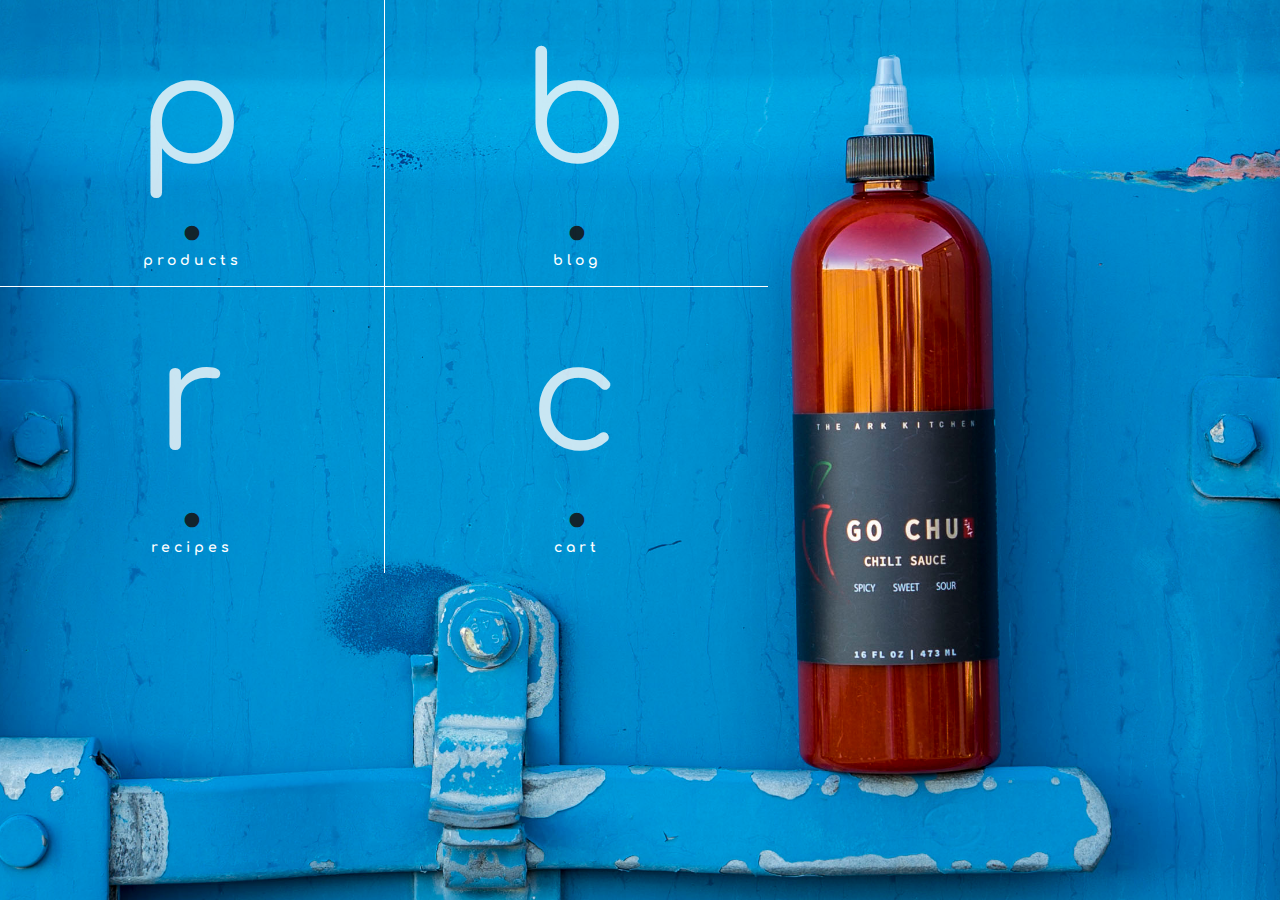
==== index.html @ cd7cfe64 "initial commit" ====
<!DOCTYPE html>
<html>
  <head>
    <!--Import Google Icon Font-->
    <link href="https://fonts.googleapis.com/icon?family=Material+Icons" type="text/css" rel="stylesheet">
    <link href="./resources/fontawesome/fontawesome-all.min.css" type="text/css" rel="stylesheet">
    <link href="./resources/materialize/css/materialize.min.css" type="text/css" rel="stylesheet">
    <link href="./resources/stylesheets/style.css" type="text/css" rel="stylesheet">
    <link href="./resources/stylesheets/header.css" type="text/css" rel="stylesheet">
    <link href="./resources/stylesheets/homepage.css" type="text/css" rel="stylesheet">
    <link href="./resources/stylesheets/privacy.css" type="text/css" rel="stylesheet">
    <link href="./resources/stylesheets/login.css" type="text/css" rel="stylesheet">
    <link href="./resources/stylesheets/cart.css" type="text/css" rel="stylesheet">
    <link href="./resources/stylesheets/product.css" type="text/css" rel="stylesheet">
    <link href="./resources/stylesheets/footer.css" type="text/css" rel="stylesheet">
    <!--Let browser know website is optimized for mobile-->
    <meta name="viewport" content="width=device-width, initial-scale=1.0"/>
  </head>
    <body id="homepage">
        <div class="letters">
            <div class="row" id="bookmarks">
                <div class="col s6 center">
                    <a class="linkColor" href="/products" hover="hover">
                        <h1 class="letterFont">p</h1><i class="material-icons icon-white">fiber_manual_record</i>
                        <div class="navFont">products</div>
                    </a>
                    <p></p>
                </div>
                <div class="col s6 center" style="border-left: 1px solid white;">
                    <a class="linkColor" href="/blog" hover="hover">
                        <h1 class="letterFont">b</h1><i class="material-icons icon-white">fiber_manual_record</i>
                        <div class="navFont">blog</div>
                    </a>
                    <p></p>
                </div>
            </div>
            <div class="row" id="bookmarks">
                <div class="col s6 center" style="border-top: 1px solid white;">
                    <a class="linkColor" href="/recipes" hover="hover">
                        <h1 class="letterFont">r</h1><i class="material-icons icon-white">fiber_manual_record</i>
                        <div class="navFont">recipes</div>
                    </a>
                    <p></p>
                </div>
                <div class="col s6 center" style="border-left: 1px solid white;border-top: 1px solid white;">
                    <a class="linkColor" href="/cart" hover="hover">
                        <h1 class="letterFont">c</h1><i class="material-icons icon-white">fiber_manual_record</i>
                        <div class="navFont">cart</div>
                    </a>
                    <p></p>
                </div>
            </div>
        </div>
        <script type="text/javascript" src="https://code.jquery.com/jquery-3.2.1.min.js"></script>
        <script type="text/javascript" src="https://checkout.stripe.com/checkout.js"></script>
        <script type="text/javascript" src="/materialize/js/materialize.min.js"></script>
    </body>
</html>
---- resources/stylesheets/style.css ----
@import url('https://fonts.googleapis.com/css?family=Source+Code+Pro');
@import url('https://fonts.googleapis.com/css?family=Montserrat');
@import url('https://fonts.googleapis.com/css?family=Comfortaa');

body {
  /* background-color: rgba(171, 184, 190, 0.899); */
  /* background-color: #6fa9d2; */
  /* background: radial-gradient(circle, #9A9A9A, #B5B5B5, #D1D1D1, #D7D7D7); */
  /* background: radial-gradient(circle, #D7D7D7, #D1D1D1, #B5B5B5, #9A9A9A); */
  background-size: cover;
  background-position: 50%;
  display: flex;
  min-height: 100vh;
  flex-direction: column
}
 main {
  flex: 1 0 auto;
  padding: 30px
}

.gc-logo {
  width: 6em;
}

.gc-logo-2 {
  width: 10em;
  padding-top: 2em
}

#bookmarks{
  margin: 0;
  padding: 0;
}

.letterFont{
  color: #fafafacd;
  font-size: 150px;
  font-family: Comfortaa;
  letter-spacing: 4px;
  font-weight: regular
}

/* use a:active --> mouse hovers, action happens*/
a:hover.linkColor i{
  /* background-color: rgba(206, 46, 38, 0.577) */
  background-color:#a8a8a898
  /* background-color: rgba(0, 0, 255, 0.563); */
}

i.icon-white{
  /* color: rgba(255, 255, 255, 0.673); */
  color: #151515e2;
  font-size: 22px
}

.navFont{
  /* color:  rgba(206, 46, 38, 0.728); */
  color: white;
  font-size: 14px;
  font-family: Comfortaa;
  letter-spacing: 4px;
  font-weight: bolder
}

input:not([type]), input[type=text]:not(.browser-default), input[type=password]:not(.browser-default), input[type=email]:not(.browser-default), input[type=url]:not(.browser-default), input[type=time]:not(.browser-default), input[type=date]:not(.browser-default), input[type=datetime]:not(.browser-default), input[type=datetime-local]:not(.browser-default), input[type=tel]:not(.browser-default), input[type=number]:not(.browser-default), input[type=search]:not(.browser-default), textarea.materialize-textarea{
  border-bottom: 1px solid lightgrey;
}


.dropdown-content li > a, .dropdown-content li > span {
  color: #333333;
}

.input-field input[type=text]:focus {
  border-bottom: 1px solid purple;
  box-shadow: 0 1px 0 0 purple;
}

.grey-text{
  color: #212121
}

hr {
  color: dark-grey;
}

.golden {
  color: #C8b485;
}
---- resources/stylesheets/header.css ----
#homepage{
    background-image: url(../images/slide/blue.jpg);
    /* background-size: cover;
    background-position: 50%;
    background-repeat:no-repeat;
    background-position:center */
    background-repeat: no-repeat;
    background-position: center center;
    background-attachment: fixed;
    -webkit-background-size: cover;
    -moz-background-size: cover;
    -o-background-size: cover;
    background-size: cover;
  }

  .nav-hide{
    background-color: transparent;
    box-shadow: none
  }

  .nav-show{
    background-color: white;
    box-shadow: none;
    border-bottom: 1px solid lightgrey;
  }

  .link{
    /* color:  rgba(206, 46, 38, 0.728); */
    font-size: 15px;
    font-family: Comfortaa;
    letter-spacing: 3px;
    font-weight: bolder
  }

  .lightGrey_color{
    color: #eeeeee
  }

  .fa_icon{
    font-size: 18px
  }

  #pLink{
    margin-top: -5px;
    font-size: 18px
  }

  .letters {
    width: 60%;
  }
---- resources/stylesheets/homepage.css ----
.test{
    color: pink;
}
---- resources/stylesheets/privacy.css ----
.pageTitle{
    font-family: source code pro;
    letter-spacing: 4.5px;
    font-size: 23px;
    color:  #B30C1E;
    font-weight: bolder;
}

.privacy_heading{
    font-family: source code pro;
    letter-spacing: 4.5px;
    font-size: 19px;
    color:  #B30C1E;
    font-weight: bolder;
    border-bottom: 1px solid darkgrey;
    padding-bottom: 1rem;
}

.par{
    font-family: source code pro;
    letter-spacing: 2.5px;
    font-size: 14px;
    color:  #202020;
}

::placeholder {
    font-family: source code pro;
    letter-spacing: 2.5px;
    font-size: 14px;
    color:  #f1f1f1;
}
---- resources/stylesheets/login.css ----
#log_sign{
    font-family: source code pro;
    letter-spacing: 2.5px;
    font-size: 14px;
    color:  #B85A59
}
---- resources/stylesheets/cart.css ----
.cart_table{
    background-color: transparent;
    box-shadow: none
}

hr{
    border: .5px solid white;
}

.bordered{
    border-bottom: 1px solid darkgrey;
}

.updateQuant {
    width: 5rem;
    margin: 0 auto;
}
---- resources/stylesheets/product.css ----
.prod_img{
    width: 50%;
    margin: 0 auto;
}

/*
.select-wrapper+label{
    position: relative

} */

option{
    color: black
}

.homepage_icon{
    font-size: 70px
}
---- resources/stylesheets/footer.css ----
.page-footer{
    background-color: transparent
}
.footerText{
    font-family: source code pro;
    letter-spacing: 4.5px;
    font-size: 11px;
    color:  black
}

#footerParagraph{
    background-color: #424242;
    width: 385px;
    padding-left: 5px
}

.footerLi{
    margin-top: 5px;
    background-color: rgba(206, 46, 38, 0.577);
    padding-left: 6px;
    padding-bottom: 2.5px;
    padding-top: 2px;
    width: 175px
}

.gc-button{
    color:  darkgrey;
    padding-left: 6px;
    padding-bottom: 8px;
    padding-top: 8px;
    background-color: transparent;
    border: darkgrey 3px solid;
    width: 150px;
    font-size: 14px;
    overflow-wrap: break-word;
}

#copyright_text{
    letter-spacing: 4px;
    font-size: 8px;
    color: #303030;
    margin: 0 auto;
}

#to_the_left{
    margin-left: 50px
}
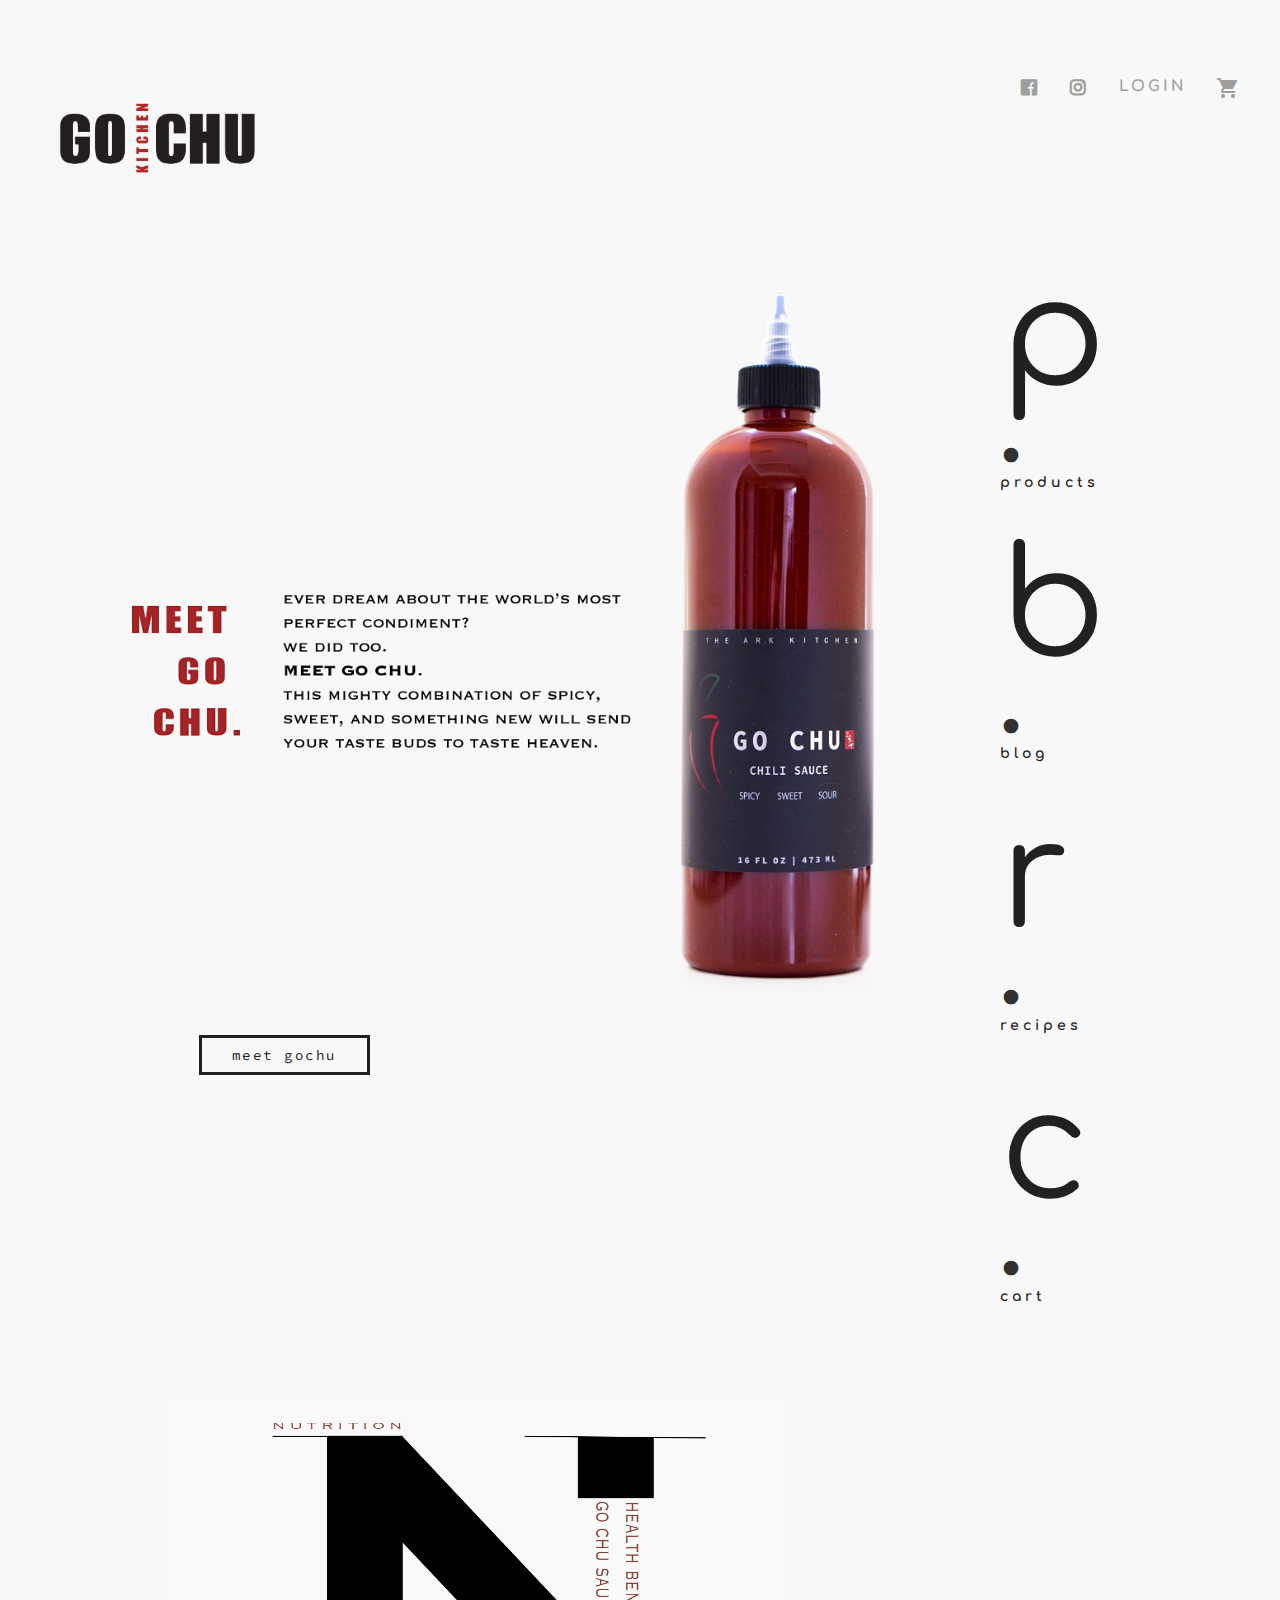
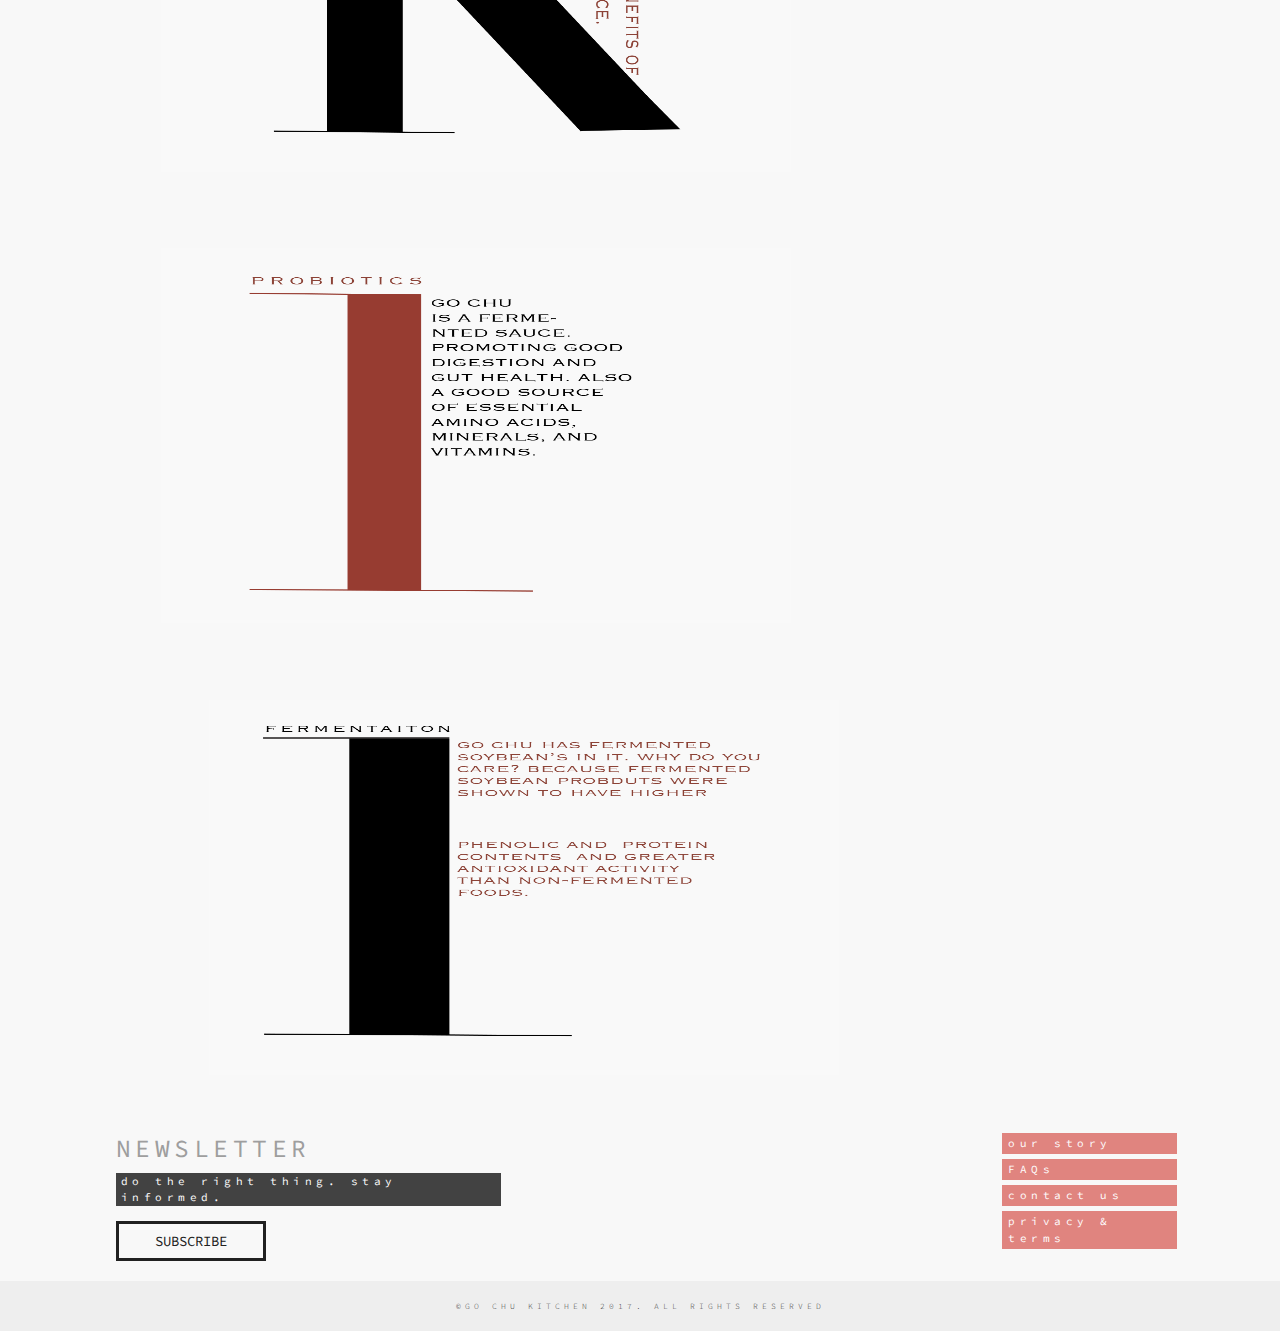
==== commit ae9599db: "jess-branch ui" ====
--- a/index.html
+++ b/index.html
@@ -16,43 +16,101 @@
     <!--Let browser know website is optimized for mobile-->
     <meta name="viewport" content="width=device-width, initial-scale=1.0"/>
   </head>
-    <body id="homepage">
-        <div class="letters">
-            <div class="row" id="bookmarks">
-                <div class="col s6 center">
-                    <a class="linkColor" href="/products" hover="hover">
-                        <h1 class="letterFont">p</h1><i class="material-icons icon-white">fiber_manual_record</i>
-                        <div class="navFont">products</div>
-                    </a>
-                    <p></p>
-                </div>
-                <div class="col s6 center" style="border-left: 1px solid white;">
-                    <a class="linkColor" href="/blog" hover="hover">
-                        <h1 class="letterFont">b</h1><i class="material-icons icon-white">fiber_manual_record</i>
-                        <div class="navFont">blog</div>
-                    </a>
-                    <p></p>
-                </div>
+    <header>
+        <nav class="nav-show" role="navigation">
+        <div class="nav-wrapper"><a class="brand-logo left" id="logo-container" href="/"><img class="gc-logo" src="./resources/images/logo1.png" alt="go chu logo"/></a>
+            <ul class="right hide-on-med-and-down">
+            <li><a class="link" href="/#" hover="hover"><i class="fa_icon fab fa-facebook grey-text"></i></a></li>
+            <li><a class="link" href="https://www.instagram.com/gochukitchen/" hover="hover"><i class="fa_icon fab fa-instagram grey-text"></i></a></li>
+            <li><a class="link grey-text" href="/auth/login">LOGIN</a></li>
+            <li><a class="link" href="/cart" hover="hover">
+                <ul>
+                    <li><i class="material-icons grey-text">shopping_cart</i></li>
+                </ul></a></li>
+            </ul><a class="right button-collapse link" href="#" data-activates="nav-mobile"><i class="material-icons darkGrey_color" id="menu">menu</i></a>
+            <ul class="dropdown-content" id="user-dropdown">
+            <li><a class="par grey-text text-darken-3" href="/cart/history">order history</a></li>
+            <li><a class="par grey-text text-darken-3" href="/auth/logout">logout</a></li>
+            <li class="divider"></li>
+            </ul>
+            <ul class="dropdown-content" id="user-nav-dropdown">
+            <li><a class="par grey-text text-darken-3" href="/cart/history">order history</a></li>
+            <li><a class="par grey-text text-darken-3" href="/auth/logout">logout</a></li>
+            <li class="divider"></li>
+            </ul>
+        </div>
+        </nav>
+    </header>
+    <body>
+        <div class="row">
+            <div class="col s8"><img id="homepageImg" src="./resources/images/homepage.png" alt="homepage background" /><br/><br/><br/>
+                <div class="hide-on-large-only show-on-medium-and-down"><a class="href-button par" id="homepageButtMSm" href="/products">meet gochu</a></div>
+                <div class="hide-on-med-and-down show-on-large"><a class="href-button par" id="homepageButtLG" href="/products">meet gochu</a></div>
             </div>
-            <div class="row" id="bookmarks">
-                <div class="col s6 center" style="border-top: 1px solid white;">
-                    <a class="linkColor" href="/recipes" hover="hover">
-                        <h1 class="letterFont">r</h1><i class="material-icons icon-white">fiber_manual_record</i>
-                        <div class="navFont">recipes</div>
-                    </a>
-                    <p></p>
-                </div>
-                <div class="col s6 center" style="border-left: 1px solid white;border-top: 1px solid white;">
-                    <a class="linkColor" href="/cart" hover="hover">
-                        <h1 class="letterFont">c</h1><i class="material-icons icon-white">fiber_manual_record</i>
-                        <div class="navFont">cart</div>
-                    </a>
-                    <p></p>
+            <div class="col s4 hide-on-med-and-down letters">
+                <div class="row" id="bookmarks">
+                    <div class="col s7 right">
+                        <a class="linkColor" href="/products" hover="hover">
+                            <h1 class="letterFont">p</h1><i class="material-icons icon-white">fiber_manual_record</i>
+                            <div class="navFont">products</div>
+                        </a>
+                    </div>
+                    <div class="col s7 right">
+                        <a class="linkColor" href="/blog" hover="hover">
+                            <h1 class="letterFont">b</h1><i class="material-icons icon-white">fiber_manual_record</i>
+                            <div class="navFont">blog</div>
+                        </a>
+                    </div>
+                    <div class="row" id="bookmarks">
+                        <div class="col s7 right">
+                            <a class="linkColor" href="/recipes" hover="hover">
+                                <h1 class="letterFont">r</h1><i class="material-icons icon-white">fiber_manual_record</i>
+                                <div class="navFont">recipes</div>
+                            </a>
+                        </div>
+                        <div class="col s7 right">
+                            <a class="linkColor" href="/cart" hover="hover">
+                                <h1 class="letterFont">c</h1><i class="material-icons icon-white">fiber_manual_record</i>
+                                <div class="navFont">cart</div>
+                            </a>
+                        </div>
+                    </div>
                 </div>
             </div>
         </div>
+        <div class="row">
+            <div class="col s12 m10 l12"><img class="homepageNutrition" src="./resources/images/nutrition.png" alt="homepage background" /><img class="homepageNutrition" src="./resources/images/probiotics.png" alt="homepage background" /><img class="homepageNutrition" id="fermentation" src="./resources/images/fermentation.png"
+                    alt="homepage background" /></div>
+        </div>
         <script type="text/javascript" src="https://code.jquery.com/jquery-3.2.1.min.js"></script>
         <script type="text/javascript" src="https://checkout.stripe.com/checkout.js"></script>
-        <script type="text/javascript" src="/materialize/js/materialize.min.js"></script>
+        <script type="text/javascript" src="./resources/materialize/js/materialize.min.js"></script>
     </body>
+    <footer class="page-footer white-text footerText">
+    <div class="row">
+        <div class="col s12"></div>
+        <div class="col s1"></div>
+        <div class="col s1">
+        <h5 class="grey-text">NEWSLETTER</h5>
+        <p class="hide-on-small-only" id="footerParagraph">do the right thing. stay informed.</p>
+        <form method="POST" action="/subscribe">
+            <div class="input-field">
+            <input class="gc-button lightGrey_color" type="submit" value=" SUBSCRIBE "/>
+            </div>
+        </form>
+        </div>
+        <div class="col s7" id="to_the_left"></div>
+        <div class="col s1">
+        <ul class="hide-on-med-and-down">
+            <li class="footerLi"><a class="white-text" href="/about">our story</a></li>
+            <li class="footerLi"><a class="white-text" href="/faq">FAQs</a></li>
+            <li class="footerLi"><a class="white-text" href="/contact">contact us</a></li>
+            <li class="footerLi"><a class="white-text" href="/privacy">privacy & terms</a></li>
+        </ul>
+        </div>
+    </div>
+    <div class="footer-copyright grey lighten-3 black-text footerText">
+        <p id="copyright_text">©GO CHU KITCHEN 2017. ALL RIGHTS RESERVED</p>
+    </div>
+    </footer>
 </html>--- a/resources/stylesheets/style.css
+++ b/resources/stylesheets/style.css
@@ -15,11 +15,19 @@
 }
  main {
   flex: 1 0 auto;
-  padding: 30px
+  padding: 20px
+}
+
+.purchaseButt{
+  margin-top: 50px
 }
 
 .gc-logo {
-  width: 6em;
+  width: 8em
+}
+
+.gc-logo-sm{
+  width: 15em
 }
 
 .gc-logo-2 {
@@ -33,7 +41,7 @@
 }
 
 .letterFont{
-  color: #fafafacd;
+  color: #212121;
   font-size: 150px;
   font-family: Comfortaa;
   letter-spacing: 4px;
@@ -55,7 +63,7 @@
 
 .navFont{
   /* color:  rgba(206, 46, 38, 0.728); */
-  color: white;
+  color: #212121;
   font-size: 14px;
   font-family: Comfortaa;
   letter-spacing: 4px;
@@ -80,6 +88,7 @@
   color: #212121
 }
 
+
 hr {
   color: dark-grey;
 }
--- a/resources/stylesheets/header.css
+++ b/resources/stylesheets/header.css
@@ -1,27 +1,130 @@
-#homepage{
-    background-image: url(../images/slide/blue.jpg);
-    /* background-size: cover;
-    background-position: 50%;
-    background-repeat:no-repeat;
-    background-position:center */
-    background-repeat: no-repeat;
-    background-position: center center;
-    background-attachment: fixed;
-    -webkit-background-size: cover;
-    -moz-background-size: cover;
-    -o-background-size: cover;
-    background-size: cover;
+body{
+  background-color: #F8F8F8;
+
+}
+
+.col.s4.hide-on-med-and-down.letters{
+  float: right
+}
+
+.href-button{
+  color: #212121;
+  padding-left: 30px;
+  padding-right: 30px;
+  padding-bottom: 8px;
+  padding-top: 8px;
+  background-color: transparent;
+  border: #212121 3px solid;
+  width: 150px;
+  font-size: 14px;
+  overflow-wrap: break-word
+}
+#homepageButtMSm{
+margin-left: 117px;
+width: 180px;
+font-size: 21px;
+padding-left: 40px;
+padding-right: 40px;
+padding-bottom: 12px
+}
+
+#homepageButtLG{
+  margin-left: 115px
+}
+  
+
+#homepageImg{
+  width: 55em;
+  height: 58em;
+  padding-top: 150px;
+}
+
+.homepageNutrition{
+  width: 42em;
+  height: 25em;
+  margin-top: 70px;
+  margin-left: 150px
+}
+
+#fermentation{
+  margin-left: 198px
+}
+/* #homepageLG{
+  width: 55em;
+  height: 45em;
+  } */
+
+.homepageGreeting{
+  font-family: source code pro;
+  letter-spacing: 8px;
+  font-size: 40px;
+  color:  #B30C1E;
+  font-weight: bolder;
+  line-height: 1500%
+}
+
+nav a.button-collapse i{
+  height: 70px;
+  line-height: 175px
+}
+
+
+.nav-wrapper.lgScreen{
+  padding-left: 25px;
+  padding-top: 15px;
+  padding-right: 25px
+}
+
+  nav .nav-wrapper{
+    padding-left: 25px;
+    padding-top: 55px;
+    padding-right: 25px
+  }
+
+  ul.navIcons{
+    padding-right: 25px
+  }
+
+ #menu{
+    font-size: 50px;
+    line-height: 150px;
+    padding-right: 15px
+
   }
 
   .nav-hide{
     background-color: transparent;
-    box-shadow: none
+    box-shadow: none;
+    padding-left: 25px;
+    padding-top: 15px;
+    padding-right: 25px;
+    line-height: 115px
   }
+ nav i.material-icons{
+  line-height: 66px
+
+ }
+
+ nav i.material-icons#homepageShoppingCart{
+  line-height: 116px
+
+ }
 
   .nav-show{
-    background-color: white;
-    box-shadow: none;
-    border-bottom: 1px solid lightgrey;
+    background-color: transparent;
+    box-shadow: none
+    }
+
+  .side-nav li>a{
+    display: block;
+    font-size: 18px;
+    font-weight: 200;
+    height: 60px;
+    line-height: 200px;
+    padding: 0px 6px;
+  }
+  i.material-icons.blue-text{
+    line-height: 190px
   }
 
   .link{
@@ -32,8 +135,8 @@
     font-weight: bolder
   }
 
-  .lightGrey_color{
-    color: #eeeeee
+  .darkGrey_color{
+    color: #888888
   }
 
   .fa_icon{
@@ -47,4 +150,5 @@
 
   .letters {
     width: 60%;
+    margin-top: 100px
   }--- a/resources/stylesheets/privacy.css
+++ b/resources/stylesheets/privacy.css
@@ -1,5 +1,6 @@
 
 .pageTitle{
+    padding-top: 70px;
     font-family: source code pro;
     letter-spacing: 4.5px;
     font-size: 23px;
--- a/resources/stylesheets/footer.css
+++ b/resources/stylesheets/footer.css
@@ -1,3 +1,7 @@
+footer div.row{
+    padding-right: 25px
+}
+
 .page-footer{
     background-color: transparent
 }
@@ -24,12 +28,12 @@
 }
 
 .gc-button{
-    color:  darkgrey;
+    color: #212121;
     padding-left: 6px;
     padding-bottom: 8px;
     padding-top: 8px;
     background-color: transparent;
-    border: darkgrey 3px solid;
+    border: #212121 3px solid;
     width: 150px;
     font-size: 14px;
     overflow-wrap: break-word;
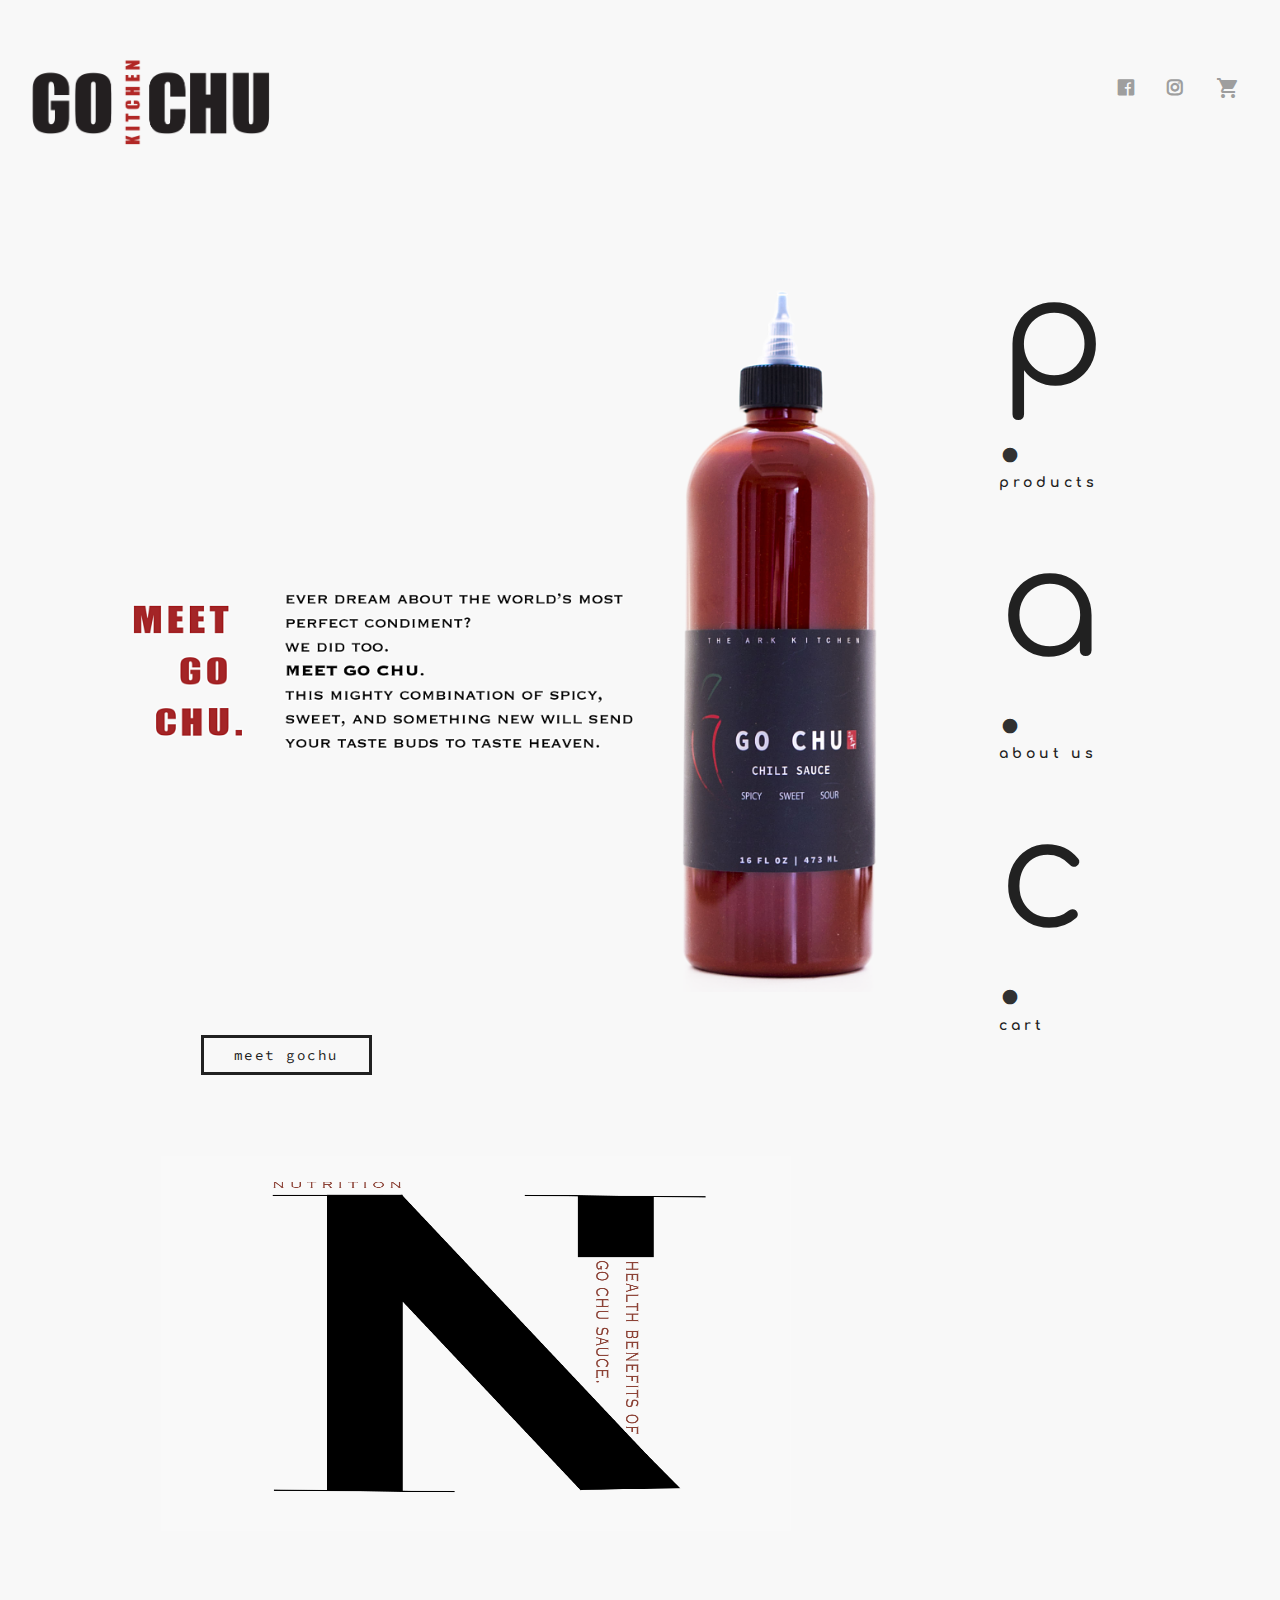
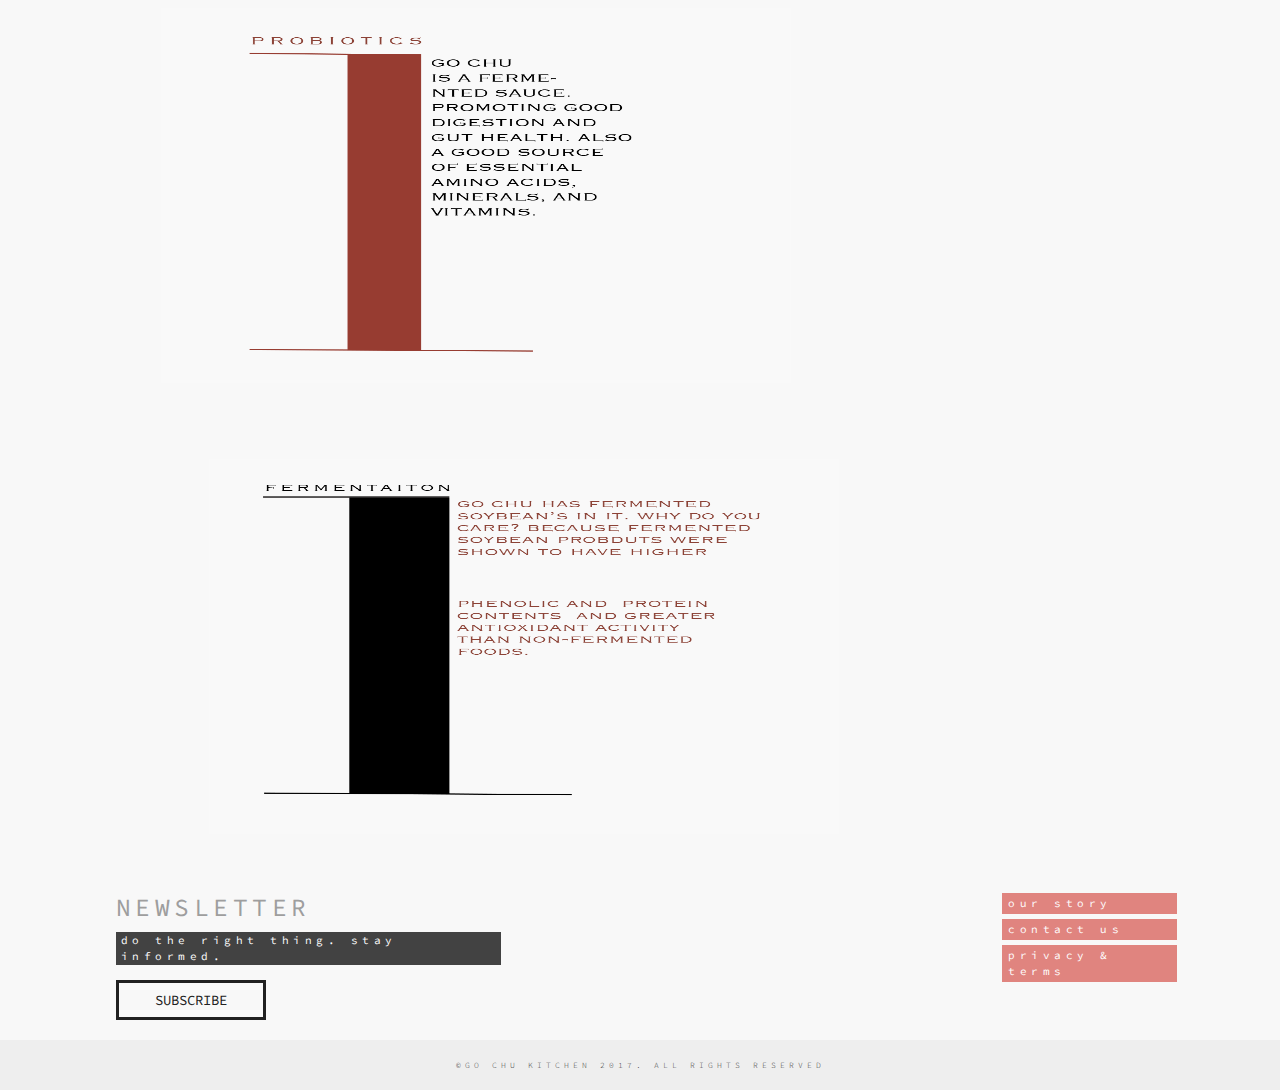
==== commit afef8667: "all links work" ====
--- a/index.html
+++ b/index.html
@@ -18,11 +18,10 @@
   </head>
     <header>
         <nav class="nav-show" role="navigation">
-        <div class="nav-wrapper"><a class="brand-logo left" id="logo-container" href="/"><img class="gc-logo" src="./resources/images/logo1.png" alt="go chu logo"/></a>
+        <div class="nav-wrapper"><a class="brand-logo left" id="logo-container" href="/"><img class="gc-logo" src="./resources/images/logo1-cropped.png" alt="go chu logo"/></a>
             <ul class="right hide-on-med-and-down">
-            <li><a class="link" href="/#" hover="hover"><i class="fa_icon fab fa-facebook grey-text"></i></a></li>
+            <li><a class="link" href="https://www.facebook.com/gochusauce" hover="hover"><i class="fa_icon fab fa-facebook grey-text"></i></a></li>
             <li><a class="link" href="https://www.instagram.com/gochukitchen/" hover="hover"><i class="fa_icon fab fa-instagram grey-text"></i></a></li>
-            <li><a class="link grey-text" href="/auth/login">LOGIN</a></li>
             <li><a class="link" href="/cart" hover="hover">
                 <ul>
                     <li><i class="material-icons grey-text">shopping_cart</i></li>
@@ -30,12 +29,10 @@
             </ul><a class="right button-collapse link" href="#" data-activates="nav-mobile"><i class="material-icons darkGrey_color" id="menu">menu</i></a>
             <ul class="dropdown-content" id="user-dropdown">
             <li><a class="par grey-text text-darken-3" href="/cart/history">order history</a></li>
-            <li><a class="par grey-text text-darken-3" href="/auth/logout">logout</a></li>
             <li class="divider"></li>
             </ul>
             <ul class="dropdown-content" id="user-nav-dropdown">
             <li><a class="par grey-text text-darken-3" href="/cart/history">order history</a></li>
-            <li><a class="par grey-text text-darken-3" href="/auth/logout">logout</a></li>
             <li class="divider"></li>
             </ul>
         </div>
@@ -45,7 +42,7 @@
         <div class="row">
             <div class="col s8"><img id="homepageImg" src="./resources/images/homepage.png" alt="homepage background" /><br/><br/><br/>
                 <div class="hide-on-large-only show-on-medium-and-down"><a class="href-button par" id="homepageButtMSm" href="/products">meet gochu</a></div>
-                <div class="hide-on-med-and-down show-on-large"><a class="href-button par" id="homepageButtLG" href="/products">meet gochu</a></div>
+                <div class="hide-on-med-and-down show-on-large"><a class="href-button par" id="homepageButtLG" href="/blog">meet gochu</a></div>
             </div>
             <div class="col s4 hide-on-med-and-down letters">
                 <div class="row" id="bookmarks">
@@ -57,17 +54,11 @@
                     </div>
                     <div class="col s7 right">
                         <a class="linkColor" href="/blog" hover="hover">
-                            <h1 class="letterFont">b</h1><i class="material-icons icon-white">fiber_manual_record</i>
-                            <div class="navFont">blog</div>
+                            <h1 class="letterFont">a</h1><i class="material-icons icon-white">fiber_manual_record</i>
+                            <div class="navFont">about us</div>
                         </a>
                     </div>
                     <div class="row" id="bookmarks">
-                        <div class="col s7 right">
-                            <a class="linkColor" href="/recipes" hover="hover">
-                                <h1 class="letterFont">r</h1><i class="material-icons icon-white">fiber_manual_record</i>
-                                <div class="navFont">recipes</div>
-                            </a>
-                        </div>
                         <div class="col s7 right">
                             <a class="linkColor" href="/cart" hover="hover">
                                 <h1 class="letterFont">c</h1><i class="material-icons icon-white">fiber_manual_record</i>
@@ -83,7 +74,6 @@
                     alt="homepage background" /></div>
         </div>
         <script type="text/javascript" src="https://code.jquery.com/jquery-3.2.1.min.js"></script>
-        <script type="text/javascript" src="https://checkout.stripe.com/checkout.js"></script>
         <script type="text/javascript" src="./resources/materialize/js/materialize.min.js"></script>
     </body>
     <footer class="page-footer white-text footerText">
@@ -93,7 +83,7 @@
         <div class="col s1">
         <h5 class="grey-text">NEWSLETTER</h5>
         <p class="hide-on-small-only" id="footerParagraph">do the right thing. stay informed.</p>
-        <form method="POST" action="/subscribe">
+        <form method="POST" action="mailto:gochukitchen@gmail.com">
             <div class="input-field">
             <input class="gc-button lightGrey_color" type="submit" value=" SUBSCRIBE "/>
             </div>
@@ -102,8 +92,7 @@
         <div class="col s7" id="to_the_left"></div>
         <div class="col s1">
         <ul class="hide-on-med-and-down">
-            <li class="footerLi"><a class="white-text" href="/about">our story</a></li>
-            <li class="footerLi"><a class="white-text" href="/faq">FAQs</a></li>
+            <li class="footerLi"><a class="white-text" href="/story">our story</a></li>
             <li class="footerLi"><a class="white-text" href="/contact">contact us</a></li>
             <li class="footerLi"><a class="white-text" href="/privacy">privacy & terms</a></li>
         </ul>
--- a/resources/stylesheets/style.css
+++ b/resources/stylesheets/style.css
@@ -13,9 +13,17 @@
   min-height: 100vh;
   flex-direction: column
 }
- main {
+
+main {
   flex: 1 0 auto;
   padding: 20px
+}
+
+#blogFoot {
+  position: absolute;
+  bottom: 0;
+  width: 100%;
+  height: 2.5rem; 
 }
 
 .purchaseButt{
@@ -67,7 +75,7 @@
   font-size: 14px;
   font-family: Comfortaa;
   letter-spacing: 4px;
-  font-weight: bolder
+  font-weight: bolder;
 }
 
 input:not([type]), input[type=text]:not(.browser-default), input[type=password]:not(.browser-default), input[type=email]:not(.browser-default), input[type=url]:not(.browser-default), input[type=time]:not(.browser-default), input[type=date]:not(.browser-default), input[type=datetime]:not(.browser-default), input[type=datetime-local]:not(.browser-default), input[type=tel]:not(.browser-default), input[type=number]:not(.browser-default), input[type=search]:not(.browser-default), textarea.materialize-textarea{
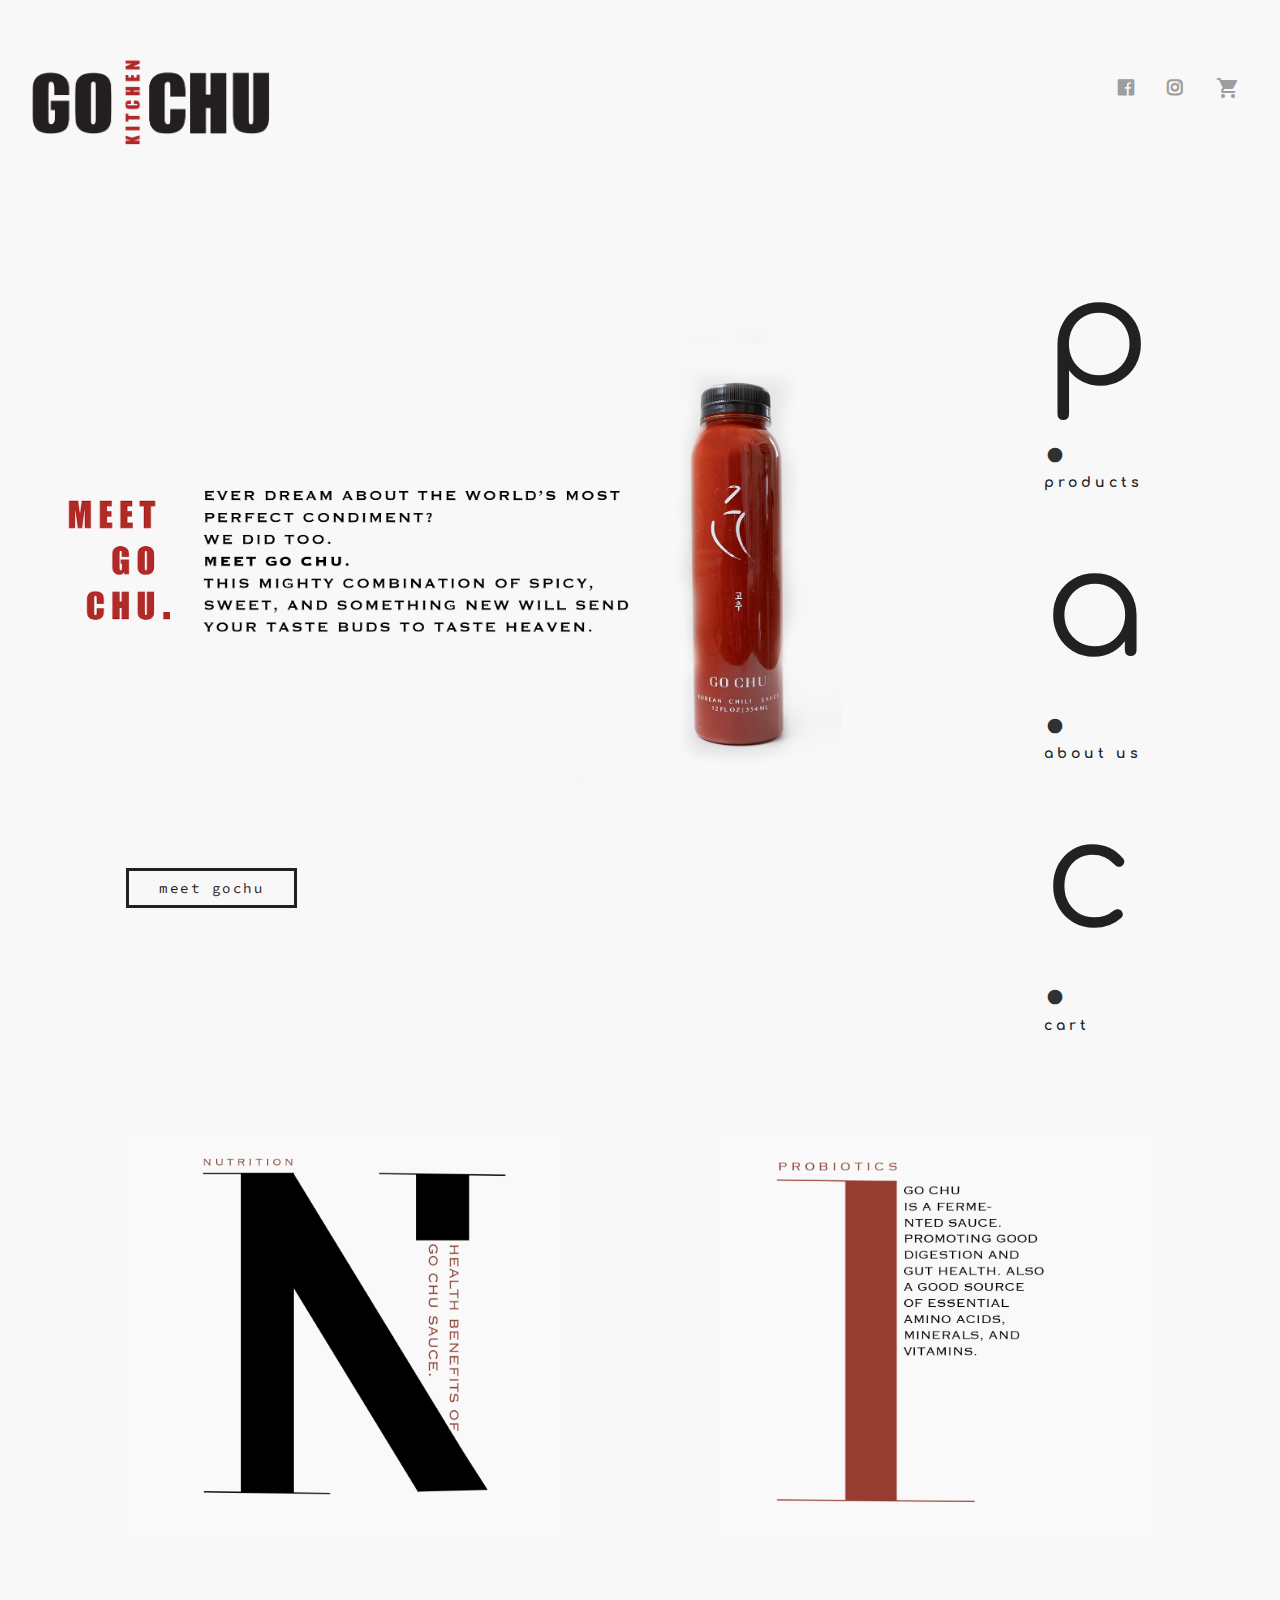
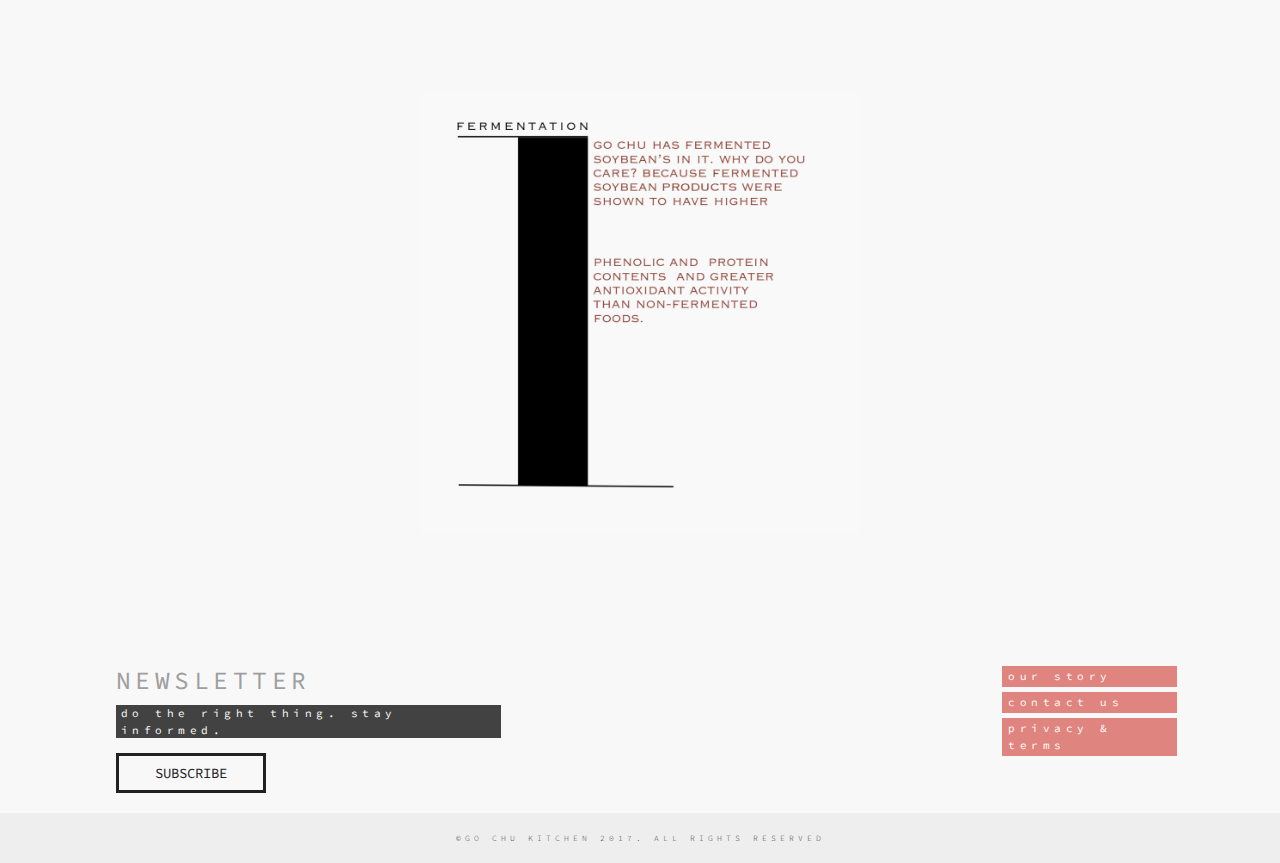
==== commit 1eb94a16: "image changes" ====
--- a/index.html
+++ b/index.html
@@ -40,7 +40,7 @@
     </header>
     <body>
         <div class="row">
-            <div class="col s8"><img id="homepageImg" src="./resources/images/homepage.png" alt="homepage background" /><br/><br/><br/>
+            <div class="col s8"><img id="homepageImg" src="./resources/images/homepage_main.png" alt="homepage background" /><br/><br/><br/>
                 <div class="hide-on-large-only show-on-medium-and-down"><a class="href-button par" id="homepageButtMSm" href="/products">meet gochu</a></div>
                 <div class="hide-on-med-and-down show-on-large"><a class="href-button par" id="homepageButtLG" href="/blog">meet gochu</a></div>
             </div>
@@ -70,7 +70,7 @@
             </div>
         </div>
         <div class="row">
-            <div class="col s12 m10 l12"><img class="homepageNutrition" src="./resources/images/nutrition.png" alt="homepage background" /><img class="homepageNutrition" src="./resources/images/probiotics.png" alt="homepage background" /><img class="homepageNutrition" id="fermentation" src="./resources/images/fermentation.png"
+            <div class="center-align col s12 m10 l12"><img class="homepageNutrition" src="./resources/images/nutrition.png" alt="homepage background" /><img class="homepageNutrition" src="./resources/images/probiotics.png" alt="homepage background" /><img class="homepageNutrition" id="fermentation" src="./resources/images/fermentation_shopify.png"
                     alt="homepage background" /></div>
         </div>
         <script type="text/javascript" src="https://code.jquery.com/jquery-3.2.1.min.js"></script>
--- a/resources/stylesheets/header.css
+++ b/resources/stylesheets/header.css
@@ -33,22 +33,34 @@
 }
   
 
-#homepageImg{
+/* #homepageImg{
   width: 55em;
   height: 58em;
-  padding-top: 150px;
+  padding-top:150px;
+} */
+
+#homepageImg {
+  padding-top:150px;
+  width: 100%;
+  height: auto;
 }
 
-.homepageNutrition{
+/* .homepageNutrition{
   width: 42em;
   height: 25em;
   margin-top: 70px;
   margin-left: 150px
+} */
+
+.homepageNutrition {
+  width: 35%;
+  height: auto;
+  margin: 5em;
 }
 
-#fermentation{
+/* #fermentation{
   margin-left: 198px
-}
+} */
 /* #homepageLG{
   width: 55em;
   height: 45em;
